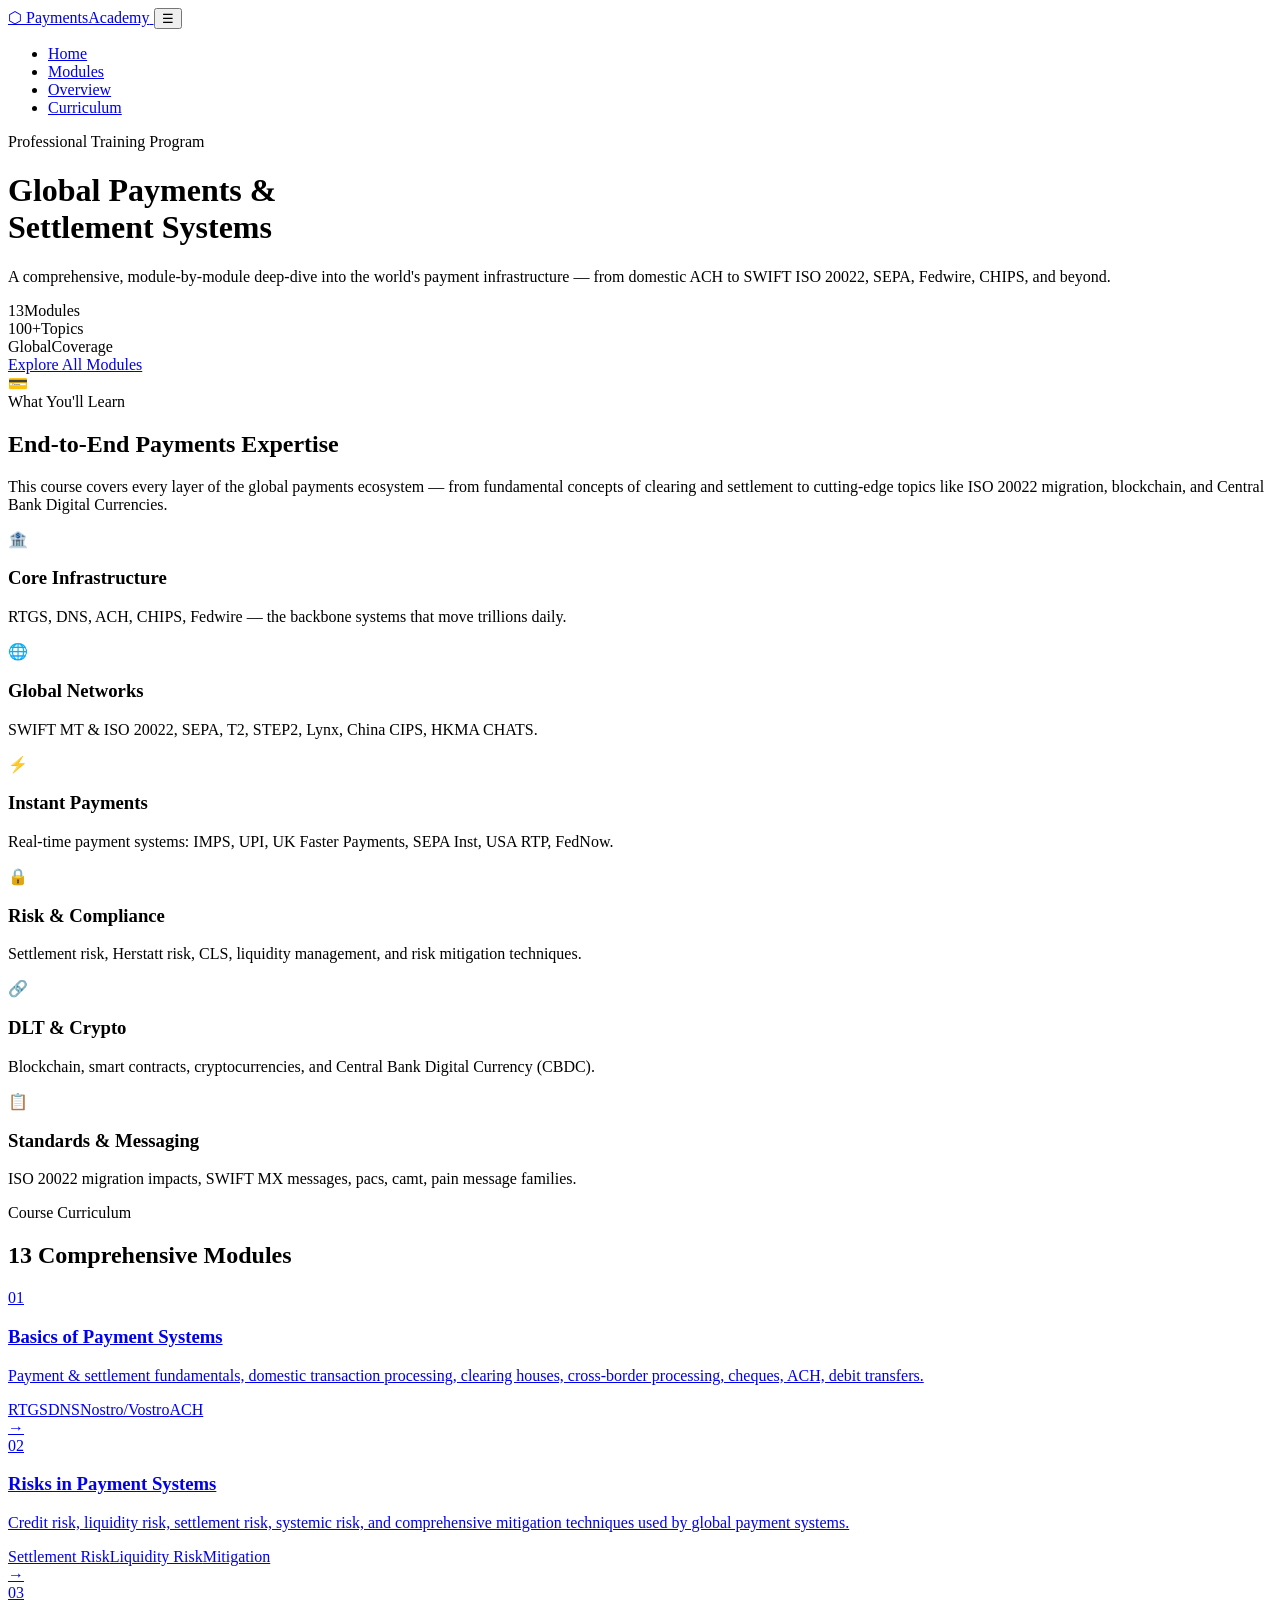
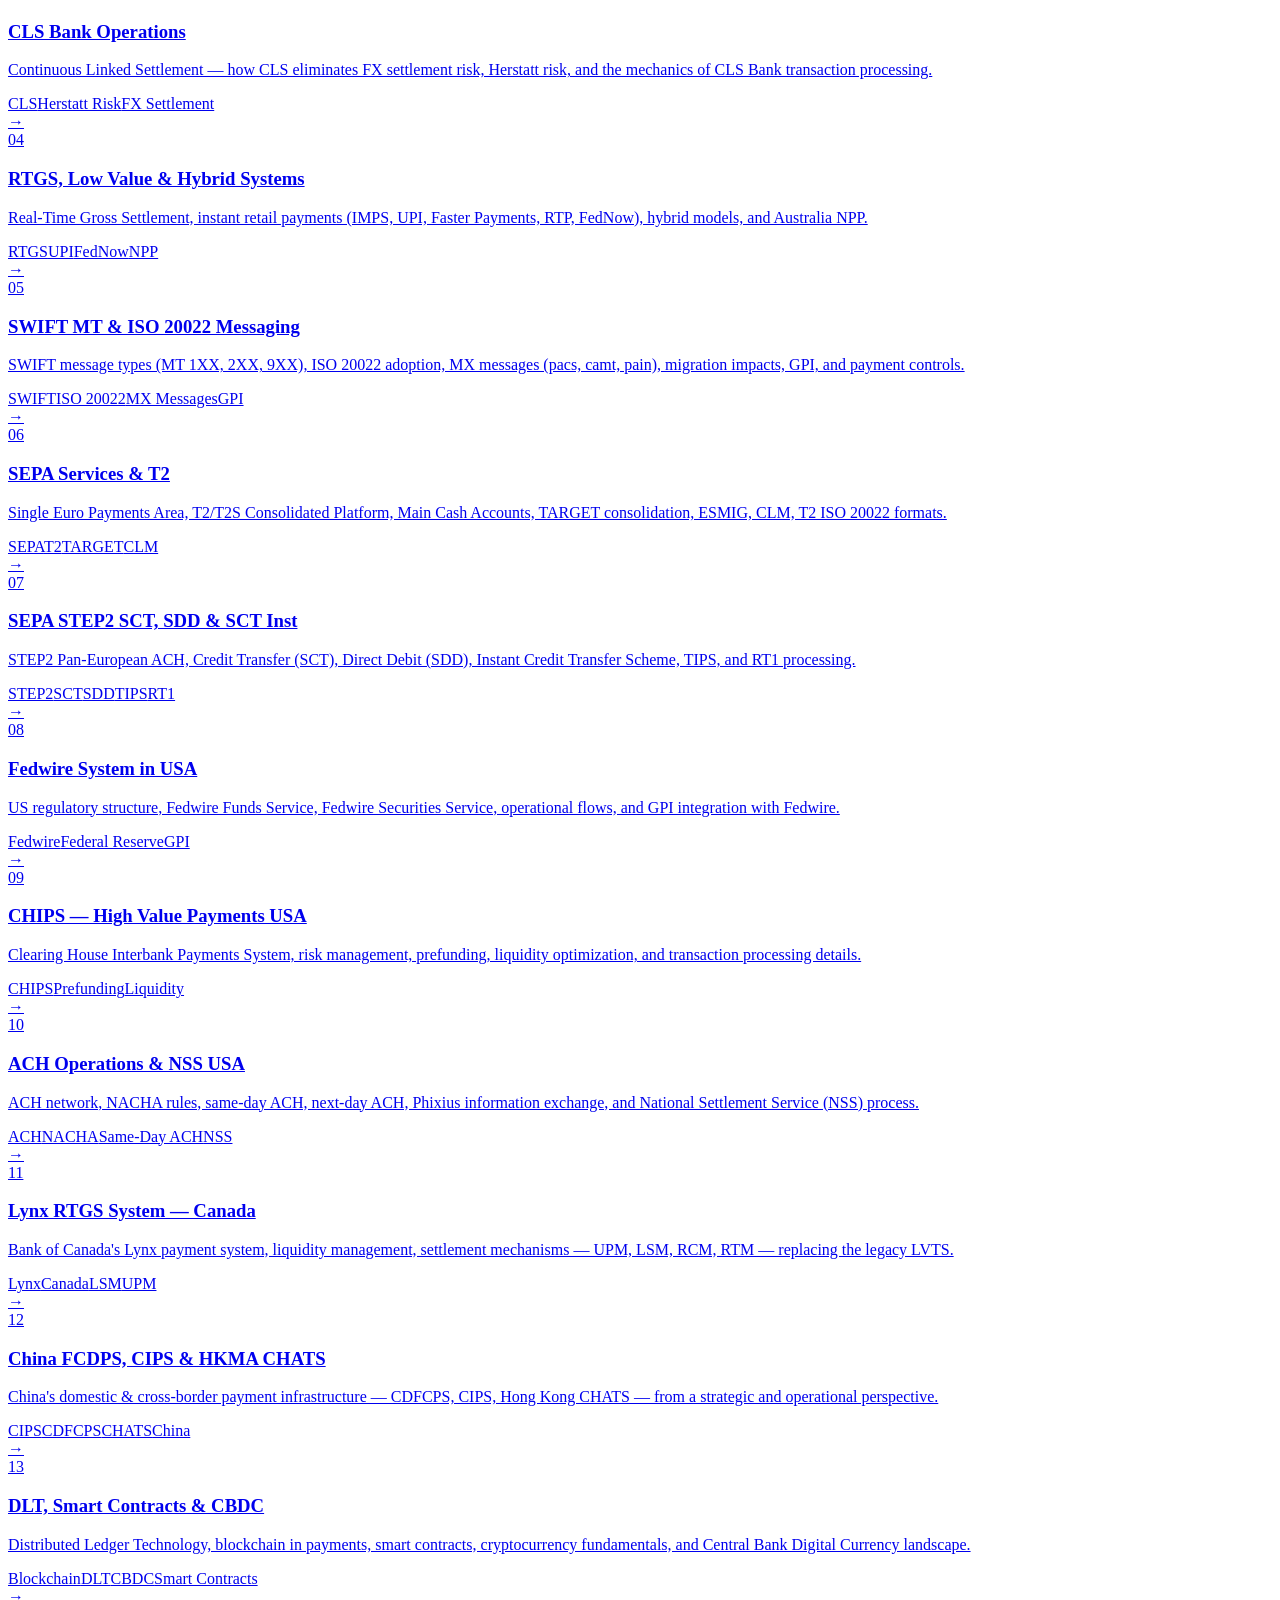
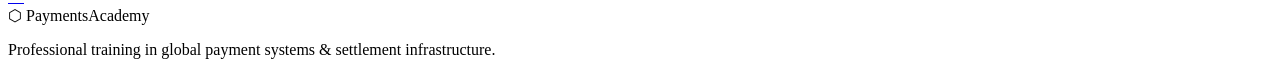
==== index.html @ 3ad2b7a1 "Add initial payments training website homepage https://claude.ai/code/session_015pVEnWLEtKyX7c6J978r" ====
<!DOCTYPE html>
<html lang="en">
<head>
  <meta charset="UTF-8" />
  <meta name="viewport" content="width=device-width, initial-scale=1.0" />
  <title>Payments Training — Professional Course</title>
  <link rel="stylesheet" href="styles.css" />
  <link rel="preconnect" href="https://fonts.googleapis.com" />
  <link href="https://fonts.googleapis.com/css2?family=Inter:wght@300;400;500;600;700;800&display=swap" rel="stylesheet" />
</head>
<body>
  <!-- NAV -->
  <nav class="navbar" id="navbar">
    <div class="nav-inner">
      <a href="index.html" class="nav-logo">
        <span class="logo-icon">⬡</span>
        <span>PaymentsAcademy</span>
      </a>
      <button class="hamburger" id="hamburger" aria-label="Menu">&#9776;</button>
      <ul class="nav-links" id="nav-links">
        <li><a href="index.html" class="active">Home</a></li>
        <li><a href="modules.html">Modules</a></li>
        <li><a href="#overview">Overview</a></li>
        <li><a href="#modules-grid">Curriculum</a></li>
      </ul>
    </div>
  </nav>

  <!-- HERO -->
  <header class="hero">
    <div class="hero-bg"></div>
    <div class="hero-content">
      <div class="hero-badge">Professional Training Program</div>
      <h1>Global Payments &amp;<br/>Settlement Systems</h1>
      <p class="hero-sub">A comprehensive, module-by-module deep-dive into the world's payment infrastructure — from domestic ACH to SWIFT ISO 20022, SEPA, Fedwire, CHIPS, and beyond.</p>
      <div class="hero-stats">
        <div class="stat"><span class="stat-num">13</span><span class="stat-label">Modules</span></div>
        <div class="stat"><span class="stat-num">100+</span><span class="stat-label">Topics</span></div>
        <div class="stat"><span class="stat-num">Global</span><span class="stat-label">Coverage</span></div>
      </div>
      <a href="modules.html" class="btn-primary">Explore All Modules</a>
    </div>
    <div class="hero-visual">
      <div class="globe-ring ring1"></div>
      <div class="globe-ring ring2"></div>
      <div class="globe-ring ring3"></div>
      <div class="globe-center">
        <span>💳</span>
      </div>
    </div>
  </header>

  <!-- OVERVIEW SECTION -->
  <section class="section overview" id="overview">
    <div class="container">
      <div class="section-label">What You'll Learn</div>
      <h2 class="section-title">End-to-End Payments Expertise</h2>
      <p class="section-desc">This course covers every layer of the global payments ecosystem — from fundamental concepts of clearing and settlement to cutting-edge topics like ISO 20022 migration, blockchain, and Central Bank Digital Currencies.</p>
      <div class="overview-grid">
        <div class="overview-card">
          <div class="ov-icon">🏦</div>
          <h3>Core Infrastructure</h3>
          <p>RTGS, DNS, ACH, CHIPS, Fedwire — the backbone systems that move trillions daily.</p>
        </div>
        <div class="overview-card">
          <div class="ov-icon">🌐</div>
          <h3>Global Networks</h3>
          <p>SWIFT MT &amp; ISO 20022, SEPA, T2, STEP2, Lynx, China CIPS, HKMA CHATS.</p>
        </div>
        <div class="overview-card">
          <div class="ov-icon">⚡</div>
          <h3>Instant Payments</h3>
          <p>Real-time payment systems: IMPS, UPI, UK Faster Payments, SEPA Inst, USA RTP, FedNow.</p>
        </div>
        <div class="overview-card">
          <div class="ov-icon">🔒</div>
          <h3>Risk &amp; Compliance</h3>
          <p>Settlement risk, Herstatt risk, CLS, liquidity management, and risk mitigation techniques.</p>
        </div>
        <div class="overview-card">
          <div class="ov-icon">🔗</div>
          <h3>DLT &amp; Crypto</h3>
          <p>Blockchain, smart contracts, cryptocurrencies, and Central Bank Digital Currency (CBDC).</p>
        </div>
        <div class="overview-card">
          <div class="ov-icon">📋</div>
          <h3>Standards &amp; Messaging</h3>
          <p>ISO 20022 migration impacts, SWIFT MX messages, pacs, camt, pain message families.</p>
        </div>
      </div>
    </div>
  </section>

  <!-- MODULES GRID -->
  <section class="section modules-sec" id="modules-grid">
    <div class="container">
      <div class="section-label">Course Curriculum</div>
      <h2 class="section-title">13 Comprehensive Modules</h2>
      <div class="modules-grid">

        <a href="module1.html" class="module-card" data-num="01">
          <div class="mc-num">01</div>
          <div class="mc-body">
            <h3>Basics of Payment Systems</h3>
            <p>Payment &amp; settlement fundamentals, domestic transaction processing, clearing houses, cross-border processing, cheques, ACH, debit transfers.</p>
            <div class="mc-tags"><span>RTGS</span><span>DNS</span><span>Nostro/Vostro</span><span>ACH</span></div>
          </div>
          <div class="mc-arrow">→</div>
        </a>

        <a href="module2.html" class="module-card" data-num="02">
          <div class="mc-num">02</div>
          <div class="mc-body">
            <h3>Risks in Payment Systems</h3>
            <p>Credit risk, liquidity risk, settlement risk, systemic risk, and comprehensive mitigation techniques used by global payment systems.</p>
            <div class="mc-tags"><span>Settlement Risk</span><span>Liquidity Risk</span><span>Mitigation</span></div>
          </div>
          <div class="mc-arrow">→</div>
        </a>

        <a href="module3.html" class="module-card" data-num="03">
          <div class="mc-num">03</div>
          <div class="mc-body">
            <h3>CLS Bank Operations</h3>
            <p>Continuous Linked Settlement — how CLS eliminates FX settlement risk, Herstatt risk, and the mechanics of CLS Bank transaction processing.</p>
            <div class="mc-tags"><span>CLS</span><span>Herstatt Risk</span><span>FX Settlement</span></div>
          </div>
          <div class="mc-arrow">→</div>
        </a>

        <a href="module4.html" class="module-card" data-num="04">
          <div class="mc-num">04</div>
          <div class="mc-body">
            <h3>RTGS, Low Value &amp; Hybrid Systems</h3>
            <p>Real-Time Gross Settlement, instant retail payments (IMPS, UPI, Faster Payments, RTP, FedNow), hybrid models, and Australia NPP.</p>
            <div class="mc-tags"><span>RTGS</span><span>UPI</span><span>FedNow</span><span>NPP</span></div>
          </div>
          <div class="mc-arrow">→</div>
        </a>

        <a href="module5.html" class="module-card" data-num="05">
          <div class="mc-num">05</div>
          <div class="mc-body">
            <h3>SWIFT MT &amp; ISO 20022 Messaging</h3>
            <p>SWIFT message types (MT 1XX, 2XX, 9XX), ISO 20022 adoption, MX messages (pacs, camt, pain), migration impacts, GPI, and payment controls.</p>
            <div class="mc-tags"><span>SWIFT</span><span>ISO 20022</span><span>MX Messages</span><span>GPI</span></div>
          </div>
          <div class="mc-arrow">→</div>
        </a>

        <a href="module6.html" class="module-card" data-num="06">
          <div class="mc-num">06</div>
          <div class="mc-body">
            <h3>SEPA Services &amp; T2</h3>
            <p>Single Euro Payments Area, T2/T2S Consolidated Platform, Main Cash Accounts, TARGET consolidation, ESMIG, CLM, T2 ISO 20022 formats.</p>
            <div class="mc-tags"><span>SEPA</span><span>T2</span><span>TARGET</span><span>CLM</span></div>
          </div>
          <div class="mc-arrow">→</div>
        </a>

        <a href="module7.html" class="module-card" data-num="07">
          <div class="mc-num">07</div>
          <div class="mc-body">
            <h3>SEPA STEP2 SCT, SDD &amp; SCT Inst</h3>
            <p>STEP2 Pan-European ACH, Credit Transfer (SCT), Direct Debit (SDD), Instant Credit Transfer Scheme, TIPS, and RT1 processing.</p>
            <div class="mc-tags"><span>STEP2</span><span>SCT</span><span>SDD</span><span>TIPS</span><span>RT1</span></div>
          </div>
          <div class="mc-arrow">→</div>
        </a>

        <a href="module8.html" class="module-card" data-num="08">
          <div class="mc-num">08</div>
          <div class="mc-body">
            <h3>Fedwire System in USA</h3>
            <p>US regulatory structure, Fedwire Funds Service, Fedwire Securities Service, operational flows, and GPI integration with Fedwire.</p>
            <div class="mc-tags"><span>Fedwire</span><span>Federal Reserve</span><span>GPI</span></div>
          </div>
          <div class="mc-arrow">→</div>
        </a>

        <a href="module9.html" class="module-card" data-num="09">
          <div class="mc-num">09</div>
          <div class="mc-body">
            <h3>CHIPS — High Value Payments USA</h3>
            <p>Clearing House Interbank Payments System, risk management, prefunding, liquidity optimization, and transaction processing details.</p>
            <div class="mc-tags"><span>CHIPS</span><span>Prefunding</span><span>Liquidity</span></div>
          </div>
          <div class="mc-arrow">→</div>
        </a>

        <a href="module10.html" class="module-card" data-num="10">
          <div class="mc-num">10</div>
          <div class="mc-body">
            <h3>ACH Operations &amp; NSS USA</h3>
            <p>ACH network, NACHA rules, same-day ACH, next-day ACH, Phixius information exchange, and National Settlement Service (NSS) process.</p>
            <div class="mc-tags"><span>ACH</span><span>NACHA</span><span>Same-Day ACH</span><span>NSS</span></div>
          </div>
          <div class="mc-arrow">→</div>
        </a>

        <a href="module11.html" class="module-card" data-num="11">
          <div class="mc-num">11</div>
          <div class="mc-body">
            <h3>Lynx RTGS System — Canada</h3>
            <p>Bank of Canada's Lynx payment system, liquidity management, settlement mechanisms — UPM, LSM, RCM, RTM — replacing the legacy LVTS.</p>
            <div class="mc-tags"><span>Lynx</span><span>Canada</span><span>LSM</span><span>UPM</span></div>
          </div>
          <div class="mc-arrow">→</div>
        </a>

        <a href="module12.html" class="module-card" data-num="12">
          <div class="mc-num">12</div>
          <div class="mc-body">
            <h3>China FCDPS, CIPS &amp; HKMA CHATS</h3>
            <p>China's domestic &amp; cross-border payment infrastructure — CDFCPS, CIPS, Hong Kong CHATS — from a strategic and operational perspective.</p>
            <div class="mc-tags"><span>CIPS</span><span>CDFCPS</span><span>CHATS</span><span>China</span></div>
          </div>
          <div class="mc-arrow">→</div>
        </a>

        <a href="module13.html" class="module-card" data-num="13">
          <div class="mc-num">13</div>
          <div class="mc-body">
            <h3>DLT, Smart Contracts &amp; CBDC</h3>
            <p>Distributed Ledger Technology, blockchain in payments, smart contracts, cryptocurrency fundamentals, and Central Bank Digital Currency landscape.</p>
            <div class="mc-tags"><span>Blockchain</span><span>DLT</span><span>CBDC</span><span>Smart Contracts</span></div>
          </div>
          <div class="mc-arrow">→</div>
        </a>

      </div>
    </div>
  </section>

  <!-- FOOTER -->
  <footer class="footer">
    <div class="container footer-inner">
      <div class="footer-brand">
        <span class="logo-icon">⬡</span>
        <span>PaymentsAcademy</span>
      </div>
      <p>Professional training in global payment systems &amp; settlement infrastructure.</p>
    </div>
  </footer>

  <script src="main.js"></script>
</body>
</html>
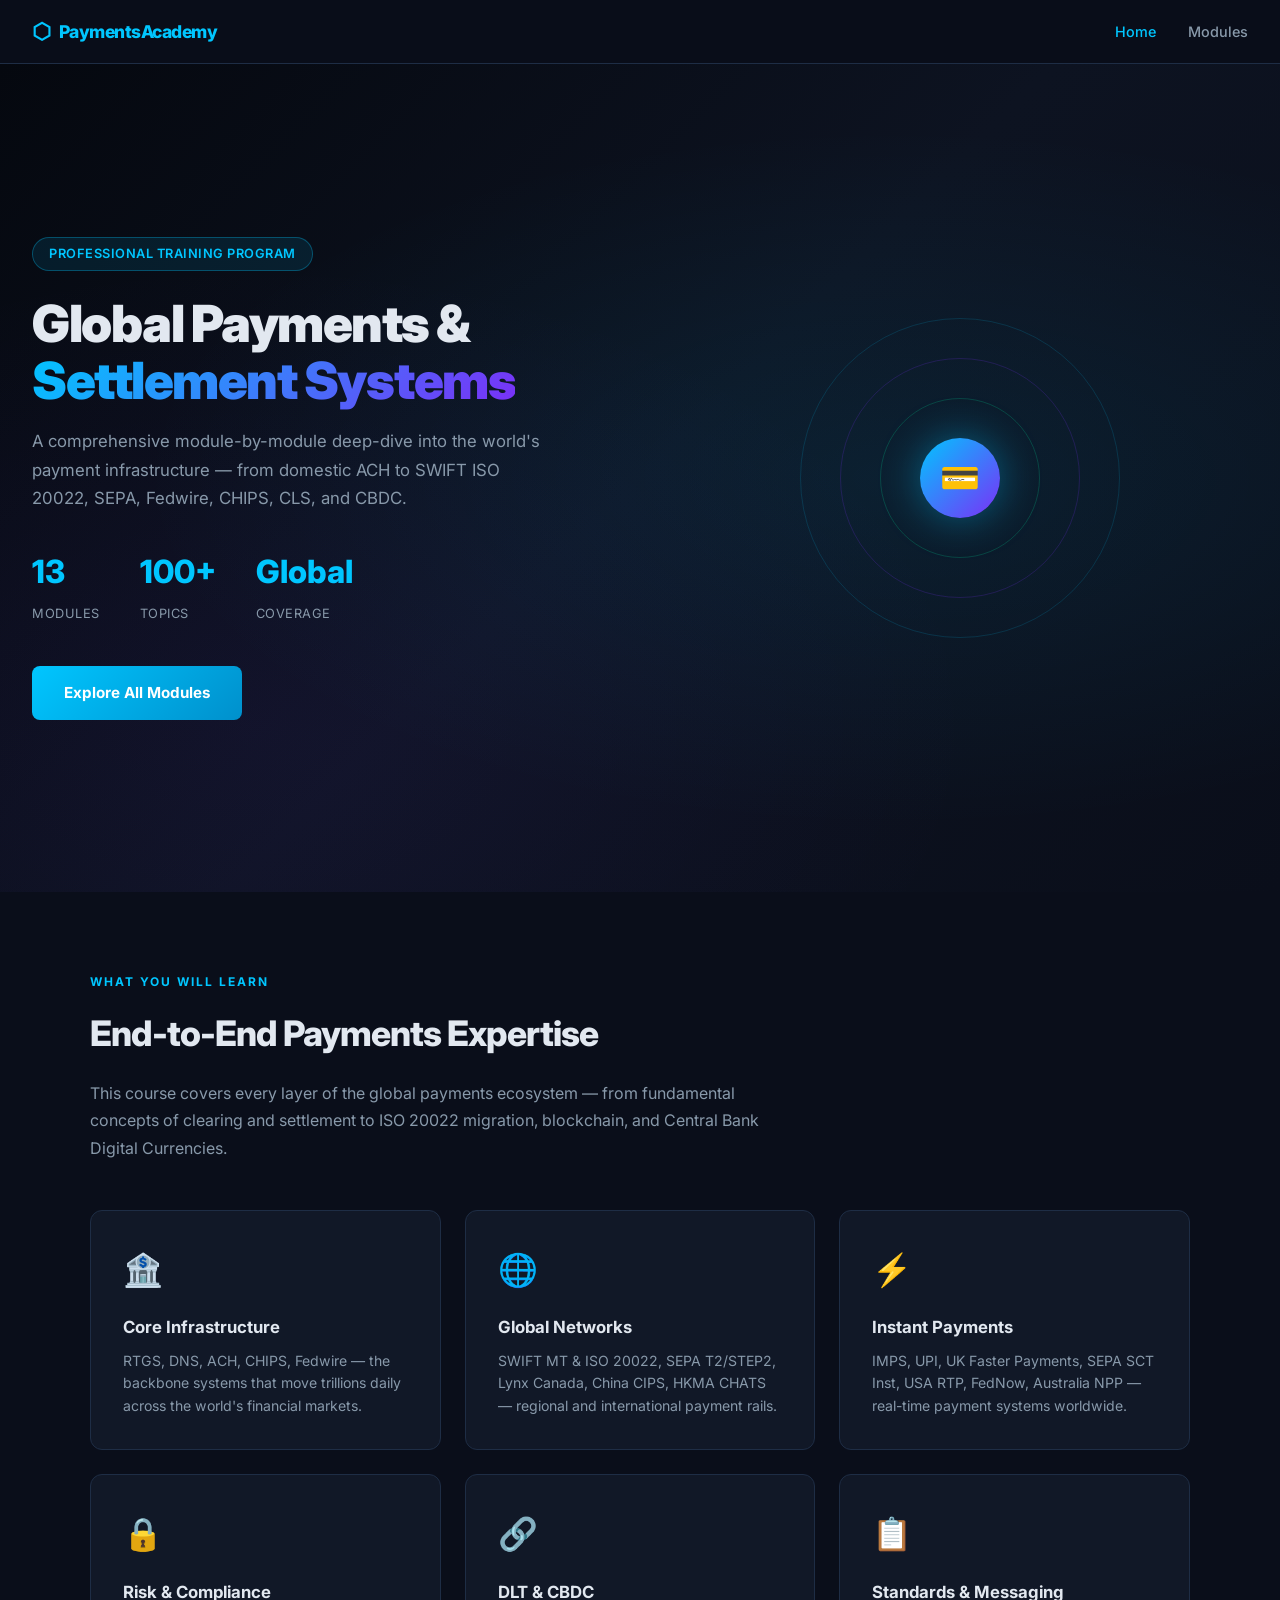
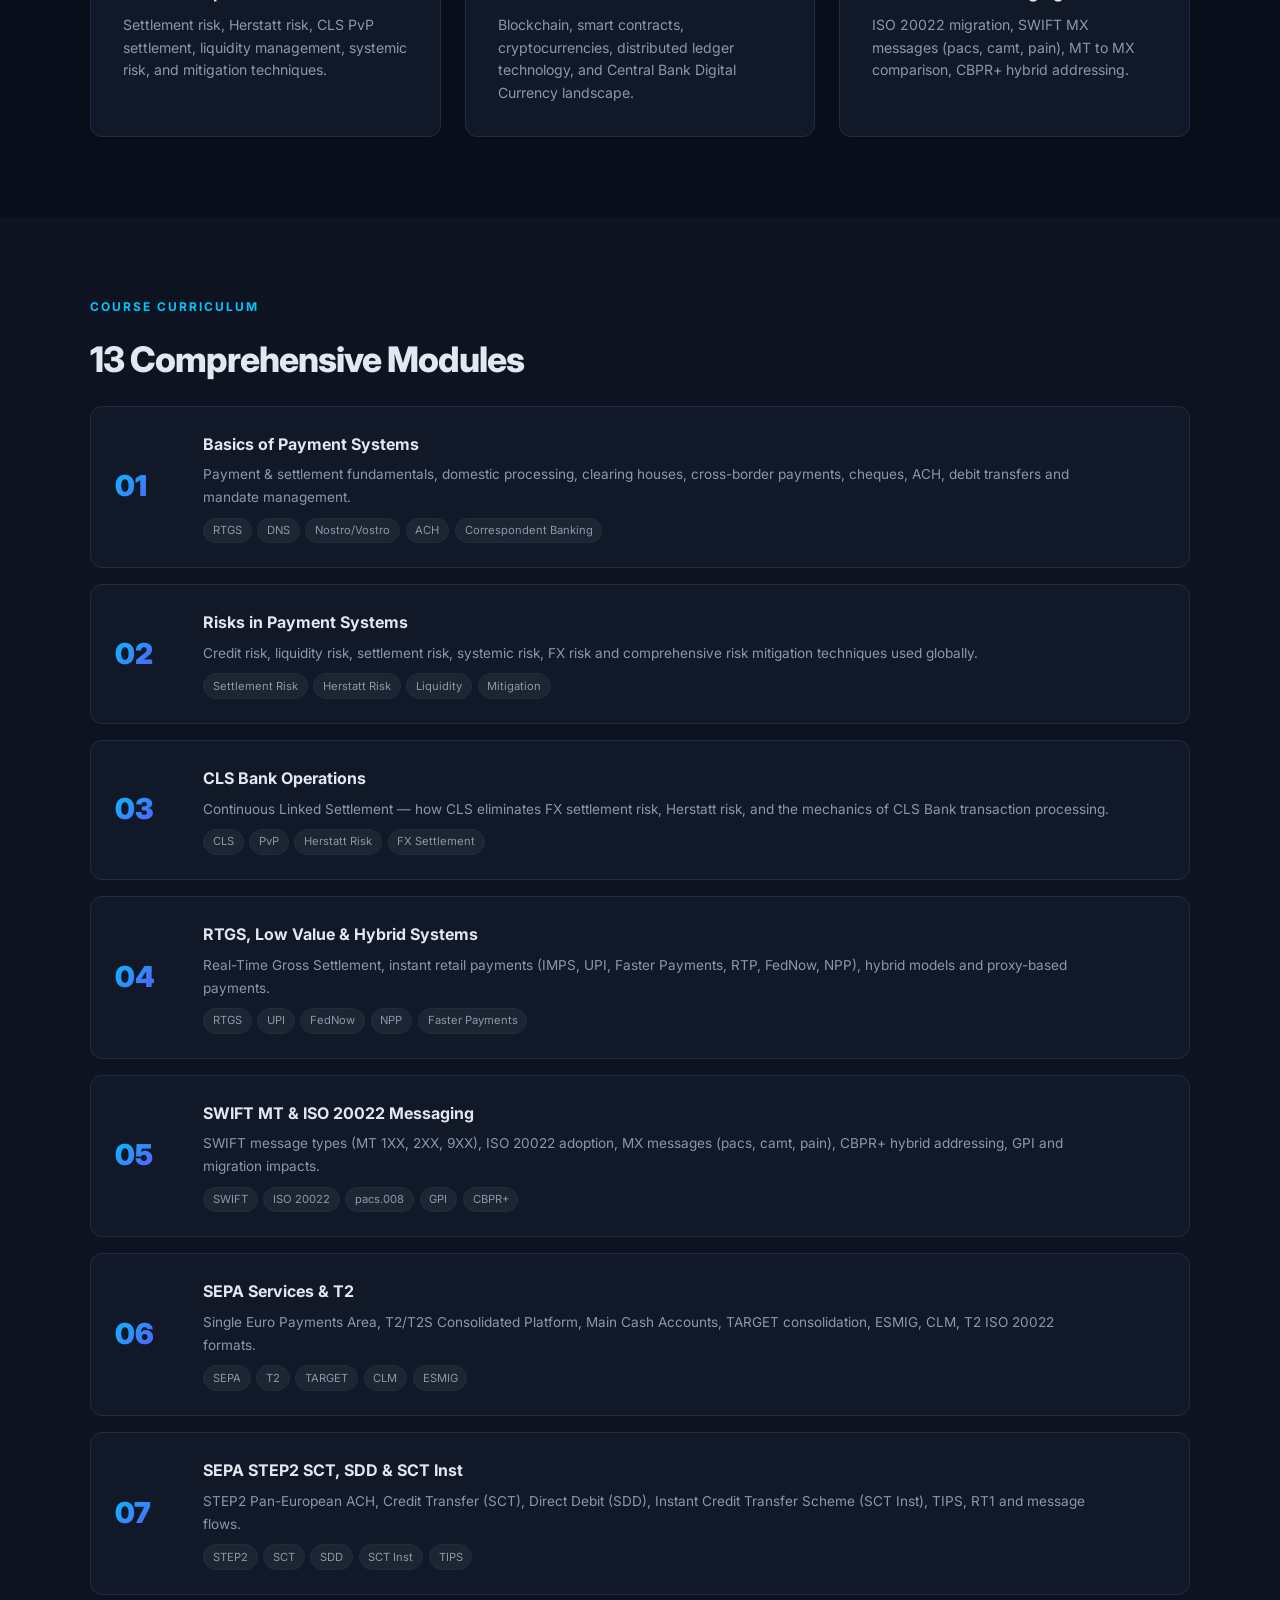
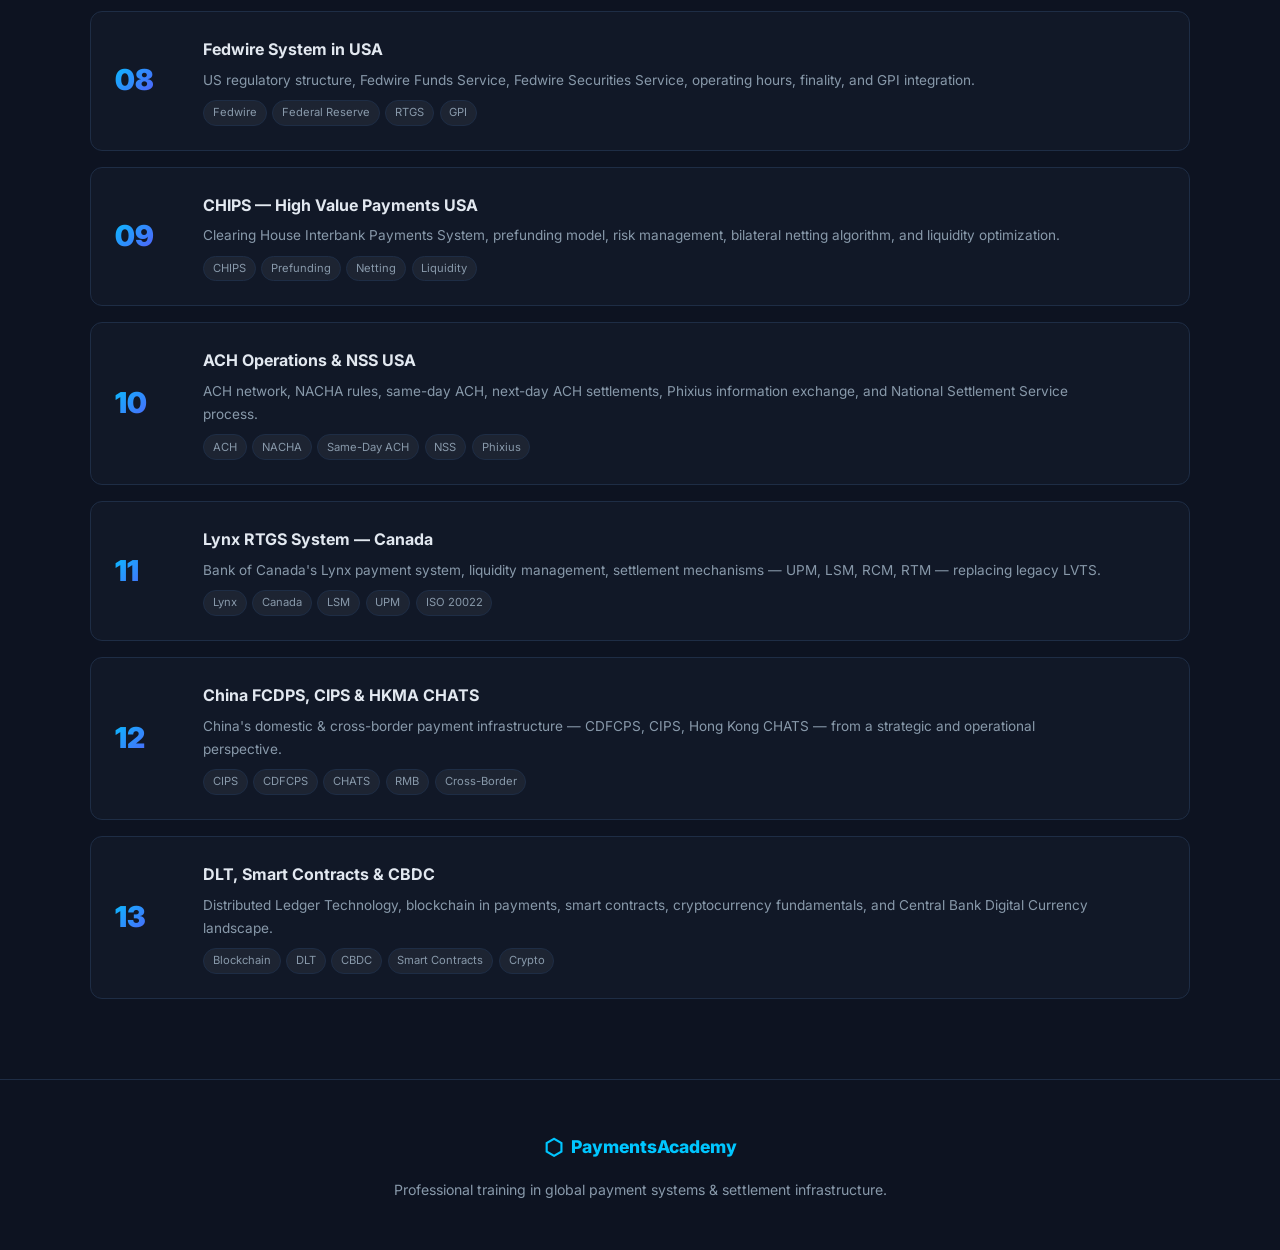
==== commit d8f60662: "Add PaymentsAcademy website — modules 1-7 plus core assets Complete payments training website with d" ====
--- a/index.html
+++ b/index.html
@@ -1,38 +1,28 @@
 <!DOCTYPE html>
 <html lang="en">
 <head>
-  <meta charset="UTF-8" />
-  <meta name="viewport" content="width=device-width, initial-scale=1.0" />
-  <title>Payments Training — Professional Course</title>
+  <meta charset="UTF-8" /><meta name="viewport" content="width=device-width, initial-scale=1.0" />
+  <title>Payments Academy — Global Payments Training</title>
   <link rel="stylesheet" href="styles.css" />
-  <link rel="preconnect" href="https://fonts.googleapis.com" />
-  <link href="https://fonts.googleapis.com/css2?family=Inter:wght@300;400;500;600;700;800&display=swap" rel="stylesheet" />
 </head>
 <body>
-  <!-- NAV -->
-  <nav class="navbar" id="navbar">
-    <div class="nav-inner">
-      <a href="index.html" class="nav-logo">
-        <span class="logo-icon">⬡</span>
-        <span>PaymentsAcademy</span>
-      </a>
-      <button class="hamburger" id="hamburger" aria-label="Menu">&#9776;</button>
-      <ul class="nav-links" id="nav-links">
-        <li><a href="index.html" class="active">Home</a></li>
-        <li><a href="modules.html">Modules</a></li>
-        <li><a href="#overview">Overview</a></li>
-        <li><a href="#modules-grid">Curriculum</a></li>
-      </ul>
-    </div>
-  </nav>
+<nav class="navbar" id="navbar">
+  <div class="nav-inner">
+    <a href="index.html" class="nav-logo"><span class="logo-icon">⬡</span>PaymentsAcademy</a>
+    <button class="hamburger" id="hamburger">&#9776;</button>
+    <ul class="nav-links" id="nav-links">
+      <li><a href="index.html" class="active">Home</a></li>
+      <li><a href="modules.html">Modules</a></li>
+    </ul>
+  </div>
+</nav>
 
-  <!-- HERO -->
-  <header class="hero">
-    <div class="hero-bg"></div>
+<header class="hero">
+  <div class="hero-inner">
     <div class="hero-content">
       <div class="hero-badge">Professional Training Program</div>
-      <h1>Global Payments &amp;<br/>Settlement Systems</h1>
-      <p class="hero-sub">A comprehensive, module-by-module deep-dive into the world's payment infrastructure — from domestic ACH to SWIFT ISO 20022, SEPA, Fedwire, CHIPS, and beyond.</p>
+      <h1>Global Payments &amp;<br/><span>Settlement Systems</span></h1>
+      <p class="hero-sub">A comprehensive module-by-module deep-dive into the world's payment infrastructure — from domestic ACH to SWIFT ISO 20022, SEPA, Fedwire, CHIPS, CLS, and CBDC.</p>
       <div class="hero-stats">
         <div class="stat"><span class="stat-num">13</span><span class="stat-label">Modules</span></div>
         <div class="stat"><span class="stat-num">100+</span><span class="stat-label">Topics</span></div>
@@ -41,208 +31,60 @@
       <a href="modules.html" class="btn-primary">Explore All Modules</a>
     </div>
     <div class="hero-visual">
-      <div class="globe-ring ring1"></div>
-      <div class="globe-ring ring2"></div>
-      <div class="globe-ring ring3"></div>
-      <div class="globe-center">
-        <span>💳</span>
+      <div class="globe-wrap">
+        <div class="globe-ring ring1"></div>
+        <div class="globe-ring ring2"></div>
+        <div class="globe-ring ring3"></div>
+        <div class="globe-center">💳</div>
       </div>
     </div>
-  </header>
+  </div>
+</header>
 
-  <!-- OVERVIEW SECTION -->
-  <section class="section overview" id="overview">
-    <div class="container">
-      <div class="section-label">What You'll Learn</div>
-      <h2 class="section-title">End-to-End Payments Expertise</h2>
-      <p class="section-desc">This course covers every layer of the global payments ecosystem — from fundamental concepts of clearing and settlement to cutting-edge topics like ISO 20022 migration, blockchain, and Central Bank Digital Currencies.</p>
-      <div class="overview-grid">
-        <div class="overview-card">
-          <div class="ov-icon">🏦</div>
-          <h3>Core Infrastructure</h3>
-          <p>RTGS, DNS, ACH, CHIPS, Fedwire — the backbone systems that move trillions daily.</p>
-        </div>
-        <div class="overview-card">
-          <div class="ov-icon">🌐</div>
-          <h3>Global Networks</h3>
-          <p>SWIFT MT &amp; ISO 20022, SEPA, T2, STEP2, Lynx, China CIPS, HKMA CHATS.</p>
-        </div>
-        <div class="overview-card">
-          <div class="ov-icon">⚡</div>
-          <h3>Instant Payments</h3>
-          <p>Real-time payment systems: IMPS, UPI, UK Faster Payments, SEPA Inst, USA RTP, FedNow.</p>
-        </div>
-        <div class="overview-card">
-          <div class="ov-icon">🔒</div>
-          <h3>Risk &amp; Compliance</h3>
-          <p>Settlement risk, Herstatt risk, CLS, liquidity management, and risk mitigation techniques.</p>
-        </div>
-        <div class="overview-card">
-          <div class="ov-icon">🔗</div>
-          <h3>DLT &amp; Crypto</h3>
-          <p>Blockchain, smart contracts, cryptocurrencies, and Central Bank Digital Currency (CBDC).</p>
-        </div>
-        <div class="overview-card">
-          <div class="ov-icon">📋</div>
-          <h3>Standards &amp; Messaging</h3>
-          <p>ISO 20022 migration impacts, SWIFT MX messages, pacs, camt, pain message families.</p>
-        </div>
-      </div>
+<section class="section">
+  <div class="container">
+    <div class="section-label">What You Will Learn</div>
+    <h2 class="section-title">End-to-End Payments Expertise</h2>
+    <p class="section-desc">This course covers every layer of the global payments ecosystem — from fundamental concepts of clearing and settlement to ISO 20022 migration, blockchain, and Central Bank Digital Currencies.</p>
+    <div class="overview-grid">
+      <div class="overview-card fade-in"><div class="ov-icon">🏦</div><h3>Core Infrastructure</h3><p>RTGS, DNS, ACH, CHIPS, Fedwire — the backbone systems that move trillions daily across the world's financial markets.</p></div>
+      <div class="overview-card fade-in"><div class="ov-icon">🌐</div><h3>Global Networks</h3><p>SWIFT MT &amp; ISO 20022, SEPA T2/STEP2, Lynx Canada, China CIPS, HKMA CHATS — regional and international payment rails.</p></div>
+      <div class="overview-card fade-in"><div class="ov-icon">⚡</div><h3>Instant Payments</h3><p>IMPS, UPI, UK Faster Payments, SEPA SCT Inst, USA RTP, FedNow, Australia NPP — real-time payment systems worldwide.</p></div>
+      <div class="overview-card fade-in"><div class="ov-icon">🔒</div><h3>Risk &amp; Compliance</h3><p>Settlement risk, Herstatt risk, CLS PvP settlement, liquidity management, systemic risk, and mitigation techniques.</p></div>
+      <div class="overview-card fade-in"><div class="ov-icon">🔗</div><h3>DLT &amp; CBDC</h3><p>Blockchain, smart contracts, cryptocurrencies, distributed ledger technology, and Central Bank Digital Currency landscape.</p></div>
+      <div class="overview-card fade-in"><div class="ov-icon">📋</div><h3>Standards &amp; Messaging</h3><p>ISO 20022 migration, SWIFT MX messages (pacs, camt, pain), MT to MX comparison, CBPR+ hybrid addressing.</p></div>
     </div>
-  </section>
+  </div>
+</section>
 
-  <!-- MODULES GRID -->
-  <section class="section modules-sec" id="modules-grid">
-    <div class="container">
-      <div class="section-label">Course Curriculum</div>
-      <h2 class="section-title">13 Comprehensive Modules</h2>
-      <div class="modules-grid">
+<section class="section alt">
+  <div class="container">
+    <div class="section-label">Course Curriculum</div>
+    <h2 class="section-title">13 Comprehensive Modules</h2>
+    <div class="modules-grid">
+      <a href="module1.html" class="module-card fade-in" ><div class="mc-num">01</div><div class="mc-body"><h3>Basics of Payment Systems</h3><p>Payment &amp; settlement fundamentals, domestic processing, clearing houses, cross-border payments, cheques, ACH, debit transfers and mandate management.</p><div class="mc-tags"><span>RTGS</span><span>DNS</span><span>Nostro/Vostro</span><span>ACH</span><span>Correspondent Banking</span></div></div><div class="mc-arrow">→</div></a>
+      <a href="module2.html" class="module-card fade-in"><div class="mc-num">02</div><div class="mc-body"><h3>Risks in Payment Systems</h3><p>Credit risk, liquidity risk, settlement risk, systemic risk, FX risk and comprehensive risk mitigation techniques used globally.</p><div class="mc-tags"><span>Settlement Risk</span><span>Herstatt Risk</span><span>Liquidity</span><span>Mitigation</span></div></div><div class="mc-arrow">→</div></a>
+      <a href="module3.html" class="module-card fade-in"><div class="mc-num">03</div><div class="mc-body"><h3>CLS Bank Operations</h3><p>Continuous Linked Settlement — how CLS eliminates FX settlement risk, Herstatt risk, and the mechanics of CLS Bank transaction processing.</p><div class="mc-tags"><span>CLS</span><span>PvP</span><span>Herstatt Risk</span><span>FX Settlement</span></div></div><div class="mc-arrow">→</div></a>
+      <a href="module4.html" class="module-card fade-in"><div class="mc-num">04</div><div class="mc-body"><h3>RTGS, Low Value &amp; Hybrid Systems</h3><p>Real-Time Gross Settlement, instant retail payments (IMPS, UPI, Faster Payments, RTP, FedNow, NPP), hybrid models and proxy-based payments.</p><div class="mc-tags"><span>RTGS</span><span>UPI</span><span>FedNow</span><span>NPP</span><span>Faster Payments</span></div></div><div class="mc-arrow">→</div></a>
+      <a href="module5.html" class="module-card fade-in"><div class="mc-num">05</div><div class="mc-body"><h3>SWIFT MT &amp; ISO 20022 Messaging</h3><p>SWIFT message types (MT 1XX, 2XX, 9XX), ISO 20022 adoption, MX messages (pacs, camt, pain), CBPR+ hybrid addressing, GPI and migration impacts.</p><div class="mc-tags"><span>SWIFT</span><span>ISO 20022</span><span>pacs.008</span><span>GPI</span><span>CBPR+</span></div></div><div class="mc-arrow">→</div></a>
+      <a href="module6.html" class="module-card fade-in"><div class="mc-num">06</div><div class="mc-body"><h3>SEPA Services &amp; T2</h3><p>Single Euro Payments Area, T2/T2S Consolidated Platform, Main Cash Accounts, TARGET consolidation, ESMIG, CLM, T2 ISO 20022 formats.</p><div class="mc-tags"><span>SEPA</span><span>T2</span><span>TARGET</span><span>CLM</span><span>ESMIG</span></div></div><div class="mc-arrow">→</div></a>
+      <a href="module7.html" class="module-card fade-in"><div class="mc-num">07</div><div class="mc-body"><h3>SEPA STEP2 SCT, SDD &amp; SCT Inst</h3><p>STEP2 Pan-European ACH, Credit Transfer (SCT), Direct Debit (SDD), Instant Credit Transfer Scheme (SCT Inst), TIPS, RT1 and message flows.</p><div class="mc-tags"><span>STEP2</span><span>SCT</span><span>SDD</span><span>SCT Inst</span><span>TIPS</span></div></div><div class="mc-arrow">→</div></a>
+      <a href="module8.html" class="module-card fade-in"><div class="mc-num">08</div><div class="mc-body"><h3>Fedwire System in USA</h3><p>US regulatory structure, Fedwire Funds Service, Fedwire Securities Service, operating hours, finality, and GPI integration.</p><div class="mc-tags"><span>Fedwire</span><span>Federal Reserve</span><span>RTGS</span><span>GPI</span></div></div><div class="mc-arrow">→</div></a>
+      <a href="module9.html" class="module-card fade-in"><div class="mc-num">09</div><div class="mc-body"><h3>CHIPS — High Value Payments USA</h3><p>Clearing House Interbank Payments System, prefunding model, risk management, bilateral netting algorithm, and liquidity optimization.</p><div class="mc-tags"><span>CHIPS</span><span>Prefunding</span><span>Netting</span><span>Liquidity</span></div></div><div class="mc-arrow">→</div></a>
+      <a href="module10.html" class="module-card fade-in"><div class="mc-num">10</div><div class="mc-body"><h3>ACH Operations &amp; NSS USA</h3><p>ACH network, NACHA rules, same-day ACH, next-day ACH settlements, Phixius information exchange, and National Settlement Service process.</p><div class="mc-tags"><span>ACH</span><span>NACHA</span><span>Same-Day ACH</span><span>NSS</span><span>Phixius</span></div></div><div class="mc-arrow">→</div></a>
+      <a href="module11.html" class="module-card fade-in"><div class="mc-num">11</div><div class="mc-body"><h3>Lynx RTGS System — Canada</h3><p>Bank of Canada's Lynx payment system, liquidity management, settlement mechanisms — UPM, LSM, RCM, RTM — replacing legacy LVTS.</p><div class="mc-tags"><span>Lynx</span><span>Canada</span><span>LSM</span><span>UPM</span><span>ISO 20022</span></div></div><div class="mc-arrow">→</div></a>
+      <a href="module12.html" class="module-card fade-in"><div class="mc-num">12</div><div class="mc-body"><h3>China FCDPS, CIPS &amp; HKMA CHATS</h3><p>China's domestic &amp; cross-border payment infrastructure — CDFCPS, CIPS, Hong Kong CHATS — from a strategic and operational perspective.</p><div class="mc-tags"><span>CIPS</span><span>CDFCPS</span><span>CHATS</span><span>RMB</span><span>Cross-Border</span></div></div><div class="mc-arrow">→</div></a>
+      <a href="module13.html" class="module-card fade-in"><div class="mc-num">13</div><div class="mc-body"><h3>DLT, Smart Contracts &amp; CBDC</h3><p>Distributed Ledger Technology, blockchain in payments, smart contracts, cryptocurrency fundamentals, and Central Bank Digital Currency landscape.</p><div class="mc-tags"><span>Blockchain</span><span>DLT</span><span>CBDC</span><span>Smart Contracts</span><span>Crypto</span></div></div><div class="mc-arrow">→</div></a>
+    </div>
+  </div>
+</section>
 
-        <a href="module1.html" class="module-card" data-num="01">
-          <div class="mc-num">01</div>
-          <div class="mc-body">
-            <h3>Basics of Payment Systems</h3>
-            <p>Payment &amp; settlement fundamentals, domestic transaction processing, clearing houses, cross-border processing, cheques, ACH, debit transfers.</p>
-            <div class="mc-tags"><span>RTGS</span><span>DNS</span><span>Nostro/Vostro</span><span>ACH</span></div>
-          </div>
-          <div class="mc-arrow">→</div>
-        </a>
-
-        <a href="module2.html" class="module-card" data-num="02">
-          <div class="mc-num">02</div>
-          <div class="mc-body">
-            <h3>Risks in Payment Systems</h3>
-            <p>Credit risk, liquidity risk, settlement risk, systemic risk, and comprehensive mitigation techniques used by global payment systems.</p>
-            <div class="mc-tags"><span>Settlement Risk</span><span>Liquidity Risk</span><span>Mitigation</span></div>
-          </div>
-          <div class="mc-arrow">→</div>
-        </a>
-
-        <a href="module3.html" class="module-card" data-num="03">
-          <div class="mc-num">03</div>
-          <div class="mc-body">
-            <h3>CLS Bank Operations</h3>
-            <p>Continuous Linked Settlement — how CLS eliminates FX settlement risk, Herstatt risk, and the mechanics of CLS Bank transaction processing.</p>
-            <div class="mc-tags"><span>CLS</span><span>Herstatt Risk</span><span>FX Settlement</span></div>
-          </div>
-          <div class="mc-arrow">→</div>
-        </a>
-
-        <a href="module4.html" class="module-card" data-num="04">
-          <div class="mc-num">04</div>
-          <div class="mc-body">
-            <h3>RTGS, Low Value &amp; Hybrid Systems</h3>
-            <p>Real-Time Gross Settlement, instant retail payments (IMPS, UPI, Faster Payments, RTP, FedNow), hybrid models, and Australia NPP.</p>
-            <div class="mc-tags"><span>RTGS</span><span>UPI</span><span>FedNow</span><span>NPP</span></div>
-          </div>
-          <div class="mc-arrow">→</div>
-        </a>
-
-        <a href="module5.html" class="module-card" data-num="05">
-          <div class="mc-num">05</div>
-          <div class="mc-body">
-            <h3>SWIFT MT &amp; ISO 20022 Messaging</h3>
-            <p>SWIFT message types (MT 1XX, 2XX, 9XX), ISO 20022 adoption, MX messages (pacs, camt, pain), migration impacts, GPI, and payment controls.</p>
-            <div class="mc-tags"><span>SWIFT</span><span>ISO 20022</span><span>MX Messages</span><span>GPI</span></div>
-          </div>
-          <div class="mc-arrow">→</div>
-        </a>
-
-        <a href="module6.html" class="module-card" data-num="06">
-          <div class="mc-num">06</div>
-          <div class="mc-body">
-            <h3>SEPA Services &amp; T2</h3>
-            <p>Single Euro Payments Area, T2/T2S Consolidated Platform, Main Cash Accounts, TARGET consolidation, ESMIG, CLM, T2 ISO 20022 formats.</p>
-            <div class="mc-tags"><span>SEPA</span><span>T2</span><span>TARGET</span><span>CLM</span></div>
-          </div>
-          <div class="mc-arrow">→</div>
-        </a>
-
-        <a href="module7.html" class="module-card" data-num="07">
-          <div class="mc-num">07</div>
-          <div class="mc-body">
-            <h3>SEPA STEP2 SCT, SDD &amp; SCT Inst</h3>
-            <p>STEP2 Pan-European ACH, Credit Transfer (SCT), Direct Debit (SDD), Instant Credit Transfer Scheme, TIPS, and RT1 processing.</p>
-            <div class="mc-tags"><span>STEP2</span><span>SCT</span><span>SDD</span><span>TIPS</span><span>RT1</span></div>
-          </div>
-          <div class="mc-arrow">→</div>
-        </a>
-
-        <a href="module8.html" class="module-card" data-num="08">
-          <div class="mc-num">08</div>
-          <div class="mc-body">
-            <h3>Fedwire System in USA</h3>
-            <p>US regulatory structure, Fedwire Funds Service, Fedwire Securities Service, operational flows, and GPI integration with Fedwire.</p>
-            <div class="mc-tags"><span>Fedwire</span><span>Federal Reserve</span><span>GPI</span></div>
-          </div>
-          <div class="mc-arrow">→</div>
-        </a>
-
-        <a href="module9.html" class="module-card" data-num="09">
-          <div class="mc-num">09</div>
-          <div class="mc-body">
-            <h3>CHIPS — High Value Payments USA</h3>
-            <p>Clearing House Interbank Payments System, risk management, prefunding, liquidity optimization, and transaction processing details.</p>
-            <div class="mc-tags"><span>CHIPS</span><span>Prefunding</span><span>Liquidity</span></div>
-          </div>
-          <div class="mc-arrow">→</div>
-        </a>
-
-        <a href="module10.html" class="module-card" data-num="10">
-          <div class="mc-num">10</div>
-          <div class="mc-body">
-            <h3>ACH Operations &amp; NSS USA</h3>
-            <p>ACH network, NACHA rules, same-day ACH, next-day ACH, Phixius information exchange, and National Settlement Service (NSS) process.</p>
-            <div class="mc-tags"><span>ACH</span><span>NACHA</span><span>Same-Day ACH</span><span>NSS</span></div>
-          </div>
-          <div class="mc-arrow">→</div>
-        </a>
-
-        <a href="module11.html" class="module-card" data-num="11">
-          <div class="mc-num">11</div>
-          <div class="mc-body">
-            <h3>Lynx RTGS System — Canada</h3>
-            <p>Bank of Canada's Lynx payment system, liquidity management, settlement mechanisms — UPM, LSM, RCM, RTM — replacing the legacy LVTS.</p>
-            <div class="mc-tags"><span>Lynx</span><span>Canada</span><span>LSM</span><span>UPM</span></div>
-          </div>
-          <div class="mc-arrow">→</div>
-        </a>
-
-        <a href="module12.html" class="module-card" data-num="12">
-          <div class="mc-num">12</div>
-          <div class="mc-body">
-            <h3>China FCDPS, CIPS &amp; HKMA CHATS</h3>
-            <p>China's domestic &amp; cross-border payment infrastructure — CDFCPS, CIPS, Hong Kong CHATS — from a strategic and operational perspective.</p>
-            <div class="mc-tags"><span>CIPS</span><span>CDFCPS</span><span>CHATS</span><span>China</span></div>
-          </div>
-          <div class="mc-arrow">→</div>
-        </a>
-
-        <a href="module13.html" class="module-card" data-num="13">
-          <div class="mc-num">13</div>
-          <div class="mc-body">
-            <h3>DLT, Smart Contracts &amp; CBDC</h3>
-            <p>Distributed Ledger Technology, blockchain in payments, smart contracts, cryptocurrency fundamentals, and Central Bank Digital Currency landscape.</p>
-            <div class="mc-tags"><span>Blockchain</span><span>DLT</span><span>CBDC</span><span>Smart Contracts</span></div>
-          </div>
-          <div class="mc-arrow">→</div>
-        </a>
-
-      </div>
-    </div>
-  </section>
-
-  <!-- FOOTER -->
-  <footer class="footer">
-    <div class="container footer-inner">
-      <div class="footer-brand">
-        <span class="logo-icon">⬡</span>
-        <span>PaymentsAcademy</span>
-      </div>
-      <p>Professional training in global payment systems &amp; settlement infrastructure.</p>
-    </div>
-  </footer>
-
-  <script src="main.js"></script>
+<footer class="footer">
+  <div class="footer-inner">
+    <div class="footer-brand"><span class="logo-icon">⬡</span>PaymentsAcademy</div>
+    <p>Professional training in global payment systems &amp; settlement infrastructure.</p>
+  </div>
+</footer>
+<script src="main.js"></script>
 </body>
 </html>
--- a/styles.css
+++ b/styles.css
@@ -0,0 +1,225 @@
+/* ============================================
+   PAYMENTS ACADEMY — GLOBAL STYLES
+   ============================================ */
+@import url('https://fonts.googleapis.com/css2?family=Inter:wght@300;400;500;600;700;800;900&display=swap');
+
+*, *::before, *::after { box-sizing: border-box; margin: 0; padding: 0; }
+
+:root {
+  --bg:        #0a0e1a;
+  --bg2:       #0d1321;
+  --bg3:       #111827;
+  --border:    #1e2d45;
+  --accent:    #00c6ff;
+  --accent2:   #7b2ff7;
+  --accent3:   #00e5a0;
+  --text:      #e2e8f0;
+  --text-muted:#8899aa;
+  --gold:      #f59e0b;
+  --red:       #ef4444;
+  --green:     #10b981;
+  --radius:    12px;
+  --shadow:    0 4px 24px rgba(0,0,0,0.4);
+}
+
+html { scroll-behavior: smooth; }
+body { font-family: 'Inter', sans-serif; background: var(--bg); color: var(--text); line-height: 1.7; font-size: 16px; }
+
+/* ---- NAVBAR ---- */
+.navbar {
+  position: sticky; top: 0; z-index: 1000;
+  background: rgba(10,14,26,0.95); backdrop-filter: blur(12px);
+  border-bottom: 1px solid var(--border);
+  padding: 0 2rem; height: 64px;
+  display: flex; align-items: center;
+  transition: box-shadow .3s;
+}
+.navbar.scrolled { box-shadow: 0 4px 32px rgba(0,0,0,0.6); }
+.nav-inner { max-width: 1280px; width: 100%; margin: 0 auto; display: flex; align-items: center; justify-content: space-between; }
+.nav-logo { display: flex; align-items: center; gap: .5rem; font-weight: 800; font-size: 1.1rem; color: var(--accent); text-decoration: none; letter-spacing: -.5px; }
+.logo-icon { font-size: 1.4rem; }
+.nav-links { display: flex; list-style: none; gap: 2rem; }
+.nav-links a { color: var(--text-muted); text-decoration: none; font-weight: 500; font-size: .9rem; transition: color .2s; }
+.nav-links a:hover, .nav-links a.active { color: var(--accent); }
+.hamburger { display: none; background: none; border: none; color: var(--text); font-size: 1.5rem; cursor: pointer; }
+
+/* ---- HERO ---- */
+.hero {
+  min-height: 92vh; display: flex; align-items: center;
+  background: linear-gradient(135deg, #05080f 0%, #0d1321 50%, #0a0e1a 100%);
+  position: relative; overflow: hidden; padding: 4rem 2rem;
+}
+.hero::before {
+  content: ''; position: absolute; inset: 0;
+  background: radial-gradient(ellipse at 70% 50%, rgba(0,198,255,.08) 0%, transparent 60%),
+              radial-gradient(ellipse at 20% 80%, rgba(123,47,247,.06) 0%, transparent 50%);
+}
+.hero-inner { max-width: 1280px; margin: 0 auto; width: 100%; display: grid; grid-template-columns: 1fr 1fr; gap: 4rem; align-items: center; position: relative; z-index: 1; }
+.hero-badge { display: inline-flex; align-items: center; gap: .5rem; background: rgba(0,198,255,.1); border: 1px solid rgba(0,198,255,.3); color: var(--accent); padding: .35rem 1rem; border-radius: 100px; font-size: .8rem; font-weight: 600; letter-spacing: .5px; text-transform: uppercase; margin-bottom: 1.5rem; }
+.hero h1 { font-size: clamp(2rem, 4vw, 3.2rem); font-weight: 900; line-height: 1.1; letter-spacing: -1.5px; margin-bottom: 1.2rem; }
+.hero h1 span { background: linear-gradient(135deg, var(--accent), var(--accent2)); -webkit-background-clip: text; -webkit-text-fill-color: transparent; }
+.hero-sub { font-size: 1.05rem; color: var(--text-muted); max-width: 520px; margin-bottom: 2rem; }
+.hero-stats { display: flex; gap: 2.5rem; margin-bottom: 2.5rem; }
+.stat-num { display: block; font-size: 2rem; font-weight: 800; color: var(--accent); }
+.stat-label { font-size: .8rem; color: var(--text-muted); text-transform: uppercase; letter-spacing: .5px; }
+.btn-primary { display: inline-block; background: linear-gradient(135deg, var(--accent), #0090cc); color: #fff; font-weight: 700; padding: .85rem 2rem; border-radius: 8px; text-decoration: none; font-size: .95rem; transition: transform .2s, box-shadow .2s; }
+.btn-primary:hover { transform: translateY(-2px); box-shadow: 0 8px 24px rgba(0,198,255,.35); }
+.btn-secondary { display: inline-block; border: 1px solid var(--border); color: var(--text); font-weight: 600; padding: .8rem 1.8rem; border-radius: 8px; text-decoration: none; font-size: .9rem; transition: border-color .2s, color .2s; margin-left: 1rem; }
+.btn-secondary:hover { border-color: var(--accent); color: var(--accent); }
+
+/* Hero visual */
+.hero-visual { display: flex; justify-content: center; align-items: center; }
+.globe-wrap { position: relative; width: 320px; height: 320px; }
+.globe-ring { position: absolute; border-radius: 50%; border: 1px solid rgba(0,198,255,.2); top: 50%; left: 50%; transform: translate(-50%,-50%); animation: spin 20s linear infinite; }
+.ring1 { width: 100%; height: 100%; border-color: rgba(0,198,255,.15); }
+.ring2 { width: 75%; height: 75%; border-color: rgba(123,47,247,.2); animation-duration: 14s; animation-direction: reverse; }
+.ring3 { width: 50%; height: 50%; border-color: rgba(0,229,160,.2); animation-duration: 9s; }
+.globe-center { position: absolute; top: 50%; left: 50%; transform: translate(-50%,-50%); width: 80px; height: 80px; background: linear-gradient(135deg, var(--accent), var(--accent2)); border-radius: 50%; display: flex; align-items: center; justify-content: center; font-size: 2rem; box-shadow: 0 0 40px rgba(0,198,255,.4); }
+@keyframes spin { from { transform: translate(-50%,-50%) rotate(0deg); } to { transform: translate(-50%,-50%) rotate(360deg); } }
+
+/* Module hero */
+.module-hero {
+  background: linear-gradient(135deg, #05080f 0%, #0d1321 100%);
+  padding: 5rem 2rem 3rem; position: relative; overflow: hidden;
+  border-bottom: 1px solid var(--border);
+}
+.module-hero::before {
+  content: ''; position: absolute; inset: 0;
+  background: radial-gradient(ellipse at 30% 50%, rgba(0,198,255,.07) 0%, transparent 60%);
+}
+.module-hero-inner { max-width: 1100px; margin: 0 auto; position: relative; z-index: 1; }
+.module-num { font-size: 5rem; font-weight: 900; color: rgba(0,198,255,.1); line-height: 1; position: absolute; right: 0; top: -1rem; }
+.module-tag { display: inline-block; background: rgba(0,198,255,.1); border: 1px solid rgba(0,198,255,.3); color: var(--accent); padding: .3rem .9rem; border-radius: 100px; font-size: .75rem; font-weight: 700; letter-spacing: 1px; text-transform: uppercase; margin-bottom: 1rem; }
+.module-hero h1 { font-size: clamp(1.6rem, 3vw, 2.5rem); font-weight: 800; letter-spacing: -1px; margin-bottom: .8rem; }
+.module-hero p { color: var(--text-muted); max-width: 700px; font-size: 1rem; }
+.module-tags { display: flex; flex-wrap: wrap; gap: .5rem; margin-top: 1.2rem; }
+.module-tags span { background: rgba(255,255,255,.06); border: 1px solid var(--border); padding: .25rem .7rem; border-radius: 100px; font-size: .75rem; color: var(--text-muted); }
+
+/* ---- SECTIONS ---- */
+.section { padding: 5rem 2rem; }
+.section.alt { background: var(--bg2); }
+.container { max-width: 1100px; margin: 0 auto; }
+.section-label { font-size: .75rem; font-weight: 700; text-transform: uppercase; letter-spacing: 2px; color: var(--accent); margin-bottom: .75rem; }
+.section-title { font-size: clamp(1.6rem, 3vw, 2.2rem); font-weight: 800; letter-spacing: -1px; margin-bottom: 1rem; }
+.section-desc { color: var(--text-muted); max-width: 680px; margin-bottom: 3rem; }
+
+/* Topic sections inside modules */
+.topic-section { margin-bottom: 3.5rem; }
+.topic-section h2 { font-size: 1.5rem; font-weight: 700; color: var(--accent); margin-bottom: 1rem; padding-bottom: .5rem; border-bottom: 1px solid var(--border); display: flex; align-items: center; gap: .6rem; }
+.topic-section h2 .t-num { background: linear-gradient(135deg, var(--accent), var(--accent2)); -webkit-background-clip: text; -webkit-text-fill-color: transparent; font-size: 1.2rem; font-weight: 900; }
+.topic-section h3 { font-size: 1.1rem; font-weight: 700; color: var(--text); margin: 1.5rem 0 .6rem; }
+.topic-section p { color: var(--text-muted); margin-bottom: .9rem; line-height: 1.8; }
+.topic-section ul, .topic-section ol { color: var(--text-muted); padding-left: 1.5rem; margin-bottom: 1rem; }
+.topic-section li { margin-bottom: .4rem; line-height: 1.7; }
+.topic-section li strong { color: var(--text); }
+
+/* Cards grid */
+.cards-grid { display: grid; grid-template-columns: repeat(auto-fill, minmax(280px, 1fr)); gap: 1.5rem; margin: 1.5rem 0; }
+.info-card { background: var(--bg3); border: 1px solid var(--border); border-radius: var(--radius); padding: 1.5rem; transition: border-color .2s, transform .2s; }
+.info-card:hover { border-color: var(--accent); transform: translateY(-3px); }
+.info-card .ic-icon { font-size: 1.8rem; margin-bottom: .8rem; }
+.info-card h4 { font-size: 1rem; font-weight: 700; margin-bottom: .5rem; color: var(--text); }
+.info-card p { font-size: .88rem; color: var(--text-muted); line-height: 1.6; }
+
+/* Highlight boxes */
+.highlight-box { background: rgba(0,198,255,.06); border: 1px solid rgba(0,198,255,.2); border-left: 4px solid var(--accent); border-radius: var(--radius); padding: 1.2rem 1.5rem; margin: 1.5rem 0; }
+.highlight-box.purple { background: rgba(123,47,247,.06); border-color: rgba(123,47,247,.2); border-left-color: var(--accent2); }
+.highlight-box.green { background: rgba(0,229,160,.06); border-color: rgba(0,229,160,.2); border-left-color: var(--accent3); }
+.highlight-box.gold { background: rgba(245,158,11,.06); border-color: rgba(245,158,11,.2); border-left-color: var(--gold); }
+.highlight-box strong { color: var(--accent); }
+.highlight-box.purple strong { color: #a78bfa; }
+.highlight-box.green strong { color: var(--accent3); }
+.highlight-box.gold strong { color: var(--gold); }
+
+/* Tables */
+.table-wrap { overflow-x: auto; margin: 1.5rem 0; border-radius: var(--radius); border: 1px solid var(--border); }
+table { width: 100%; border-collapse: collapse; font-size: .9rem; }
+thead th { background: var(--bg3); color: var(--accent); font-weight: 700; padding: .9rem 1rem; text-align: left; border-bottom: 1px solid var(--border); white-space: nowrap; }
+tbody td { padding: .8rem 1rem; border-bottom: 1px solid rgba(30,45,69,.6); color: var(--text-muted); vertical-align: top; }
+tbody tr:last-child td { border-bottom: none; }
+tbody tr:hover td { background: rgba(255,255,255,.02); color: var(--text); }
+td strong { color: var(--text); }
+
+/* Code blocks */
+.code-block { background: #060a12; border: 1px solid var(--border); border-radius: var(--radius); padding: 1.2rem 1.5rem; margin: 1.5rem 0; overflow-x: auto; font-family: 'Courier New', monospace; font-size: .85rem; line-height: 1.7; }
+.code-block .xml-tag { color: #79c0ff; }
+.code-block .xml-val { color: #a5d6ff; }
+.code-block .comment { color: #6e7f8d; font-style: italic; }
+.code-block .label { color: var(--accent3); font-weight: 700; }
+
+/* Flow steps */
+.flow-steps { display: flex; flex-direction: column; gap: 1rem; margin: 1.5rem 0; }
+.flow-step { display: grid; grid-template-columns: 48px 1fr; gap: 1rem; align-items: flex-start; }
+.step-num { width: 48px; height: 48px; background: linear-gradient(135deg, var(--accent), var(--accent2)); border-radius: 50%; display: flex; align-items: center; justify-content: center; font-weight: 800; font-size: .9rem; color: #fff; flex-shrink: 0; margin-top: .15rem; }
+.step-body h4 { font-size: .95rem; font-weight: 700; margin-bottom: .25rem; }
+.step-body p { font-size: .88rem; color: var(--text-muted); margin: 0; }
+
+/* Two-col layout */
+.two-col { display: grid; grid-template-columns: 1fr 1fr; gap: 2rem; margin: 1.5rem 0; }
+.three-col { display: grid; grid-template-columns: repeat(3, 1fr); gap: 1.5rem; margin: 1.5rem 0; }
+
+/* Stat boxes */
+.stat-box { background: var(--bg3); border: 1px solid var(--border); border-radius: var(--radius); padding: 1.2rem; text-align: center; }
+.stat-box .sb-num { font-size: 2rem; font-weight: 900; background: linear-gradient(135deg, var(--accent), var(--accent2)); -webkit-background-clip: text; -webkit-text-fill-color: transparent; }
+.stat-box .sb-label { font-size: .8rem; color: var(--text-muted); margin-top: .25rem; }
+
+/* Overview cards (homepage) */
+.overview-grid { display: grid; grid-template-columns: repeat(auto-fill, minmax(260px, 1fr)); gap: 1.5rem; }
+.overview-card { background: var(--bg3); border: 1px solid var(--border); border-radius: var(--radius); padding: 2rem; transition: border-color .25s, transform .25s; }
+.overview-card:hover { border-color: var(--accent); transform: translateY(-4px); }
+.ov-icon { font-size: 2rem; margin-bottom: 1rem; }
+.overview-card h3 { font-size: 1.05rem; font-weight: 700; margin-bottom: .5rem; }
+.overview-card p { font-size: .88rem; color: var(--text-muted); line-height: 1.6; }
+
+/* Module cards (homepage curriculum) */
+.modules-grid { display: flex; flex-direction: column; gap: 1rem; }
+.module-card { display: grid; grid-template-columns: 64px 1fr 32px; gap: 1.5rem; align-items: center; background: var(--bg3); border: 1px solid var(--border); border-radius: var(--radius); padding: 1.5rem; text-decoration: none; color: var(--text); transition: border-color .2s, transform .2s, background .2s; }
+.module-card:hover { border-color: var(--accent); transform: translateX(4px); background: rgba(0,198,255,.03); }
+.mc-num { font-size: 1.8rem; font-weight: 900; background: linear-gradient(135deg, var(--accent), var(--accent2)); -webkit-background-clip: text; -webkit-text-fill-color: transparent; }
+.mc-body h3 { font-size: 1rem; font-weight: 700; margin-bottom: .35rem; }
+.mc-body p { font-size: .85rem; color: var(--text-muted); margin: 0 0 .5rem; }
+.mc-tags { display: flex; flex-wrap: wrap; gap: .35rem; }
+.mc-tags span { background: rgba(255,255,255,.05); border: 1px solid var(--border); padding: .15rem .55rem; border-radius: 100px; font-size: .7rem; color: var(--text-muted); }
+.mc-arrow { color: var(--accent); font-size: 1.2rem; opacity: 0; transition: opacity .2s; }
+.module-card:hover .mc-arrow { opacity: 1; }
+
+/* Module nav (prev/next) */
+.module-nav { display: flex; justify-content: space-between; gap: 1rem; margin-top: 4rem; padding-top: 2rem; border-top: 1px solid var(--border); }
+.module-nav a { display: flex; align-items: center; gap: .75rem; background: var(--bg3); border: 1px solid var(--border); border-radius: var(--radius); padding: 1rem 1.5rem; text-decoration: none; color: var(--text); transition: border-color .2s; max-width: 45%; }
+.module-nav a:hover { border-color: var(--accent); }
+.module-nav a span { font-size: .75rem; color: var(--text-muted); display: block; margin-bottom: .2rem; }
+.module-nav a strong { font-size: .9rem; }
+.module-nav a.next { text-align: right; flex-direction: row-reverse; margin-left: auto; }
+
+/* Tag pills */
+.tag { display: inline-block; background: rgba(0,198,255,.1); border: 1px solid rgba(0,198,255,.25); color: var(--accent); padding: .2rem .65rem; border-radius: 100px; font-size: .75rem; font-weight: 600; margin: .2rem; }
+.tag.purple { background: rgba(123,47,247,.1); border-color: rgba(123,47,247,.25); color: #a78bfa; }
+.tag.green { background: rgba(0,229,160,.1); border-color: rgba(0,229,160,.25); color: var(--accent3); }
+.tag.gold { background: rgba(245,158,11,.1); border-color: rgba(245,158,11,.25); color: var(--gold); }
+
+/* Footer */
+.footer { background: var(--bg2); border-top: 1px solid var(--border); padding: 3rem 2rem; text-align: center; }
+.footer-inner { max-width: 1100px; margin: 0 auto; }
+.footer-brand { display: flex; align-items: center; justify-content: center; gap: .5rem; font-weight: 800; font-size: 1.1rem; color: var(--accent); margin-bottom: .75rem; }
+.footer p { color: var(--text-muted); font-size: .88rem; }
+
+/* Animations */
+.fade-in { opacity: 0; transform: translateY(20px); transition: opacity .6s ease, transform .6s ease; }
+.fade-in.visible { opacity: 1; transform: translateY(0); }
+
+/* ---- RESPONSIVE ---- */
+@media (max-width: 900px) {
+  .hero-inner { grid-template-columns: 1fr; }
+  .hero-visual { display: none; }
+  .two-col, .three-col { grid-template-columns: 1fr; }
+  .module-nav { flex-direction: column; }
+  .module-nav a { max-width: 100%; }
+}
+@media (max-width: 640px) {
+  .nav-links { display: none; flex-direction: column; position: absolute; top: 64px; left: 0; right: 0; background: var(--bg2); border-bottom: 1px solid var(--border); padding: 1rem 2rem; gap: 1rem; }
+  .nav-links.open { display: flex; }
+  .hamburger { display: block; }
+  .hero-stats { gap: 1.5rem; }
+  .module-card { grid-template-columns: 48px 1fr; }
+  .mc-arrow { display: none; }
+}
